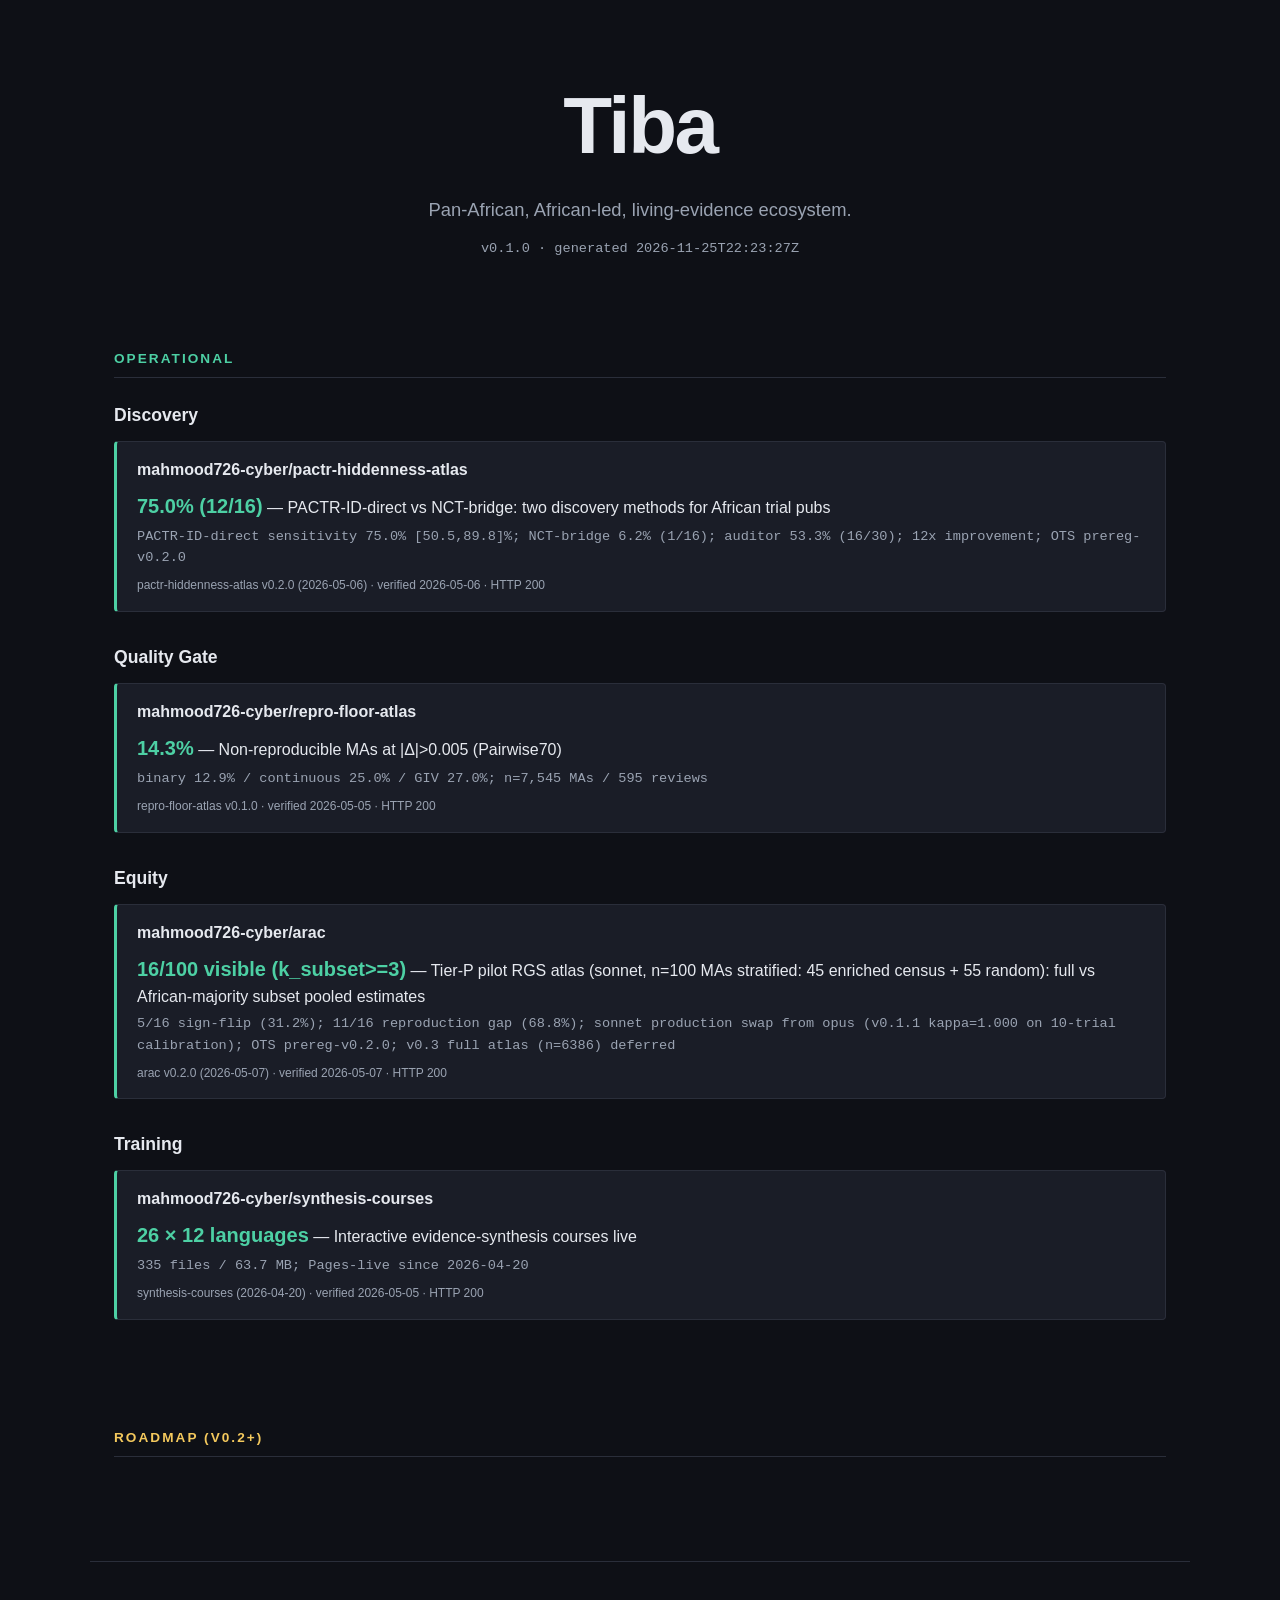
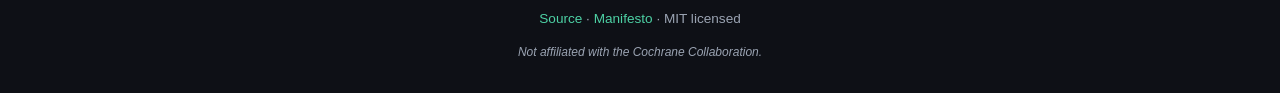
==== site/index.html @ 6f1895ad "ci: regenerate site/index.html [skip ci]" ====
<!DOCTYPE html>
<html lang="en">
<head>
  <meta charset="UTF-8" />
  <meta name="viewport" content="width=device-width, initial-scale=1.0" />
  <title>Tiba — Pan-African Living-Evidence Federation</title>
  <link rel="stylesheet" href="assets/tiba.css" />
  <meta property="og:title" content="Tiba — Pan-African Living-Evidence Federation" />
  <meta property="og:description" content="African-led, federated evidence-synthesis ecosystem. v0.1.0 framework declaration." />
</head>
<body>
  <header class="hero">
    <h1>Tiba</h1>
    <p class="tagline">Pan-African, African-led, living-evidence ecosystem.</p>
    <p class="version">v0.1.0 · generated 2026-11-25T22:23:27Z</p>
  </header>

  <section class="layers operational">
    <h2>Operational</h2>
    <div class="layer" data-layer="discovery">
      <h3>Discovery</h3>
      <article class="card">
        <h4><a href="https://mahmood726-cyber.github.io/pactr-hiddenness-atlas/">mahmood726-cyber/pactr-hiddenness-atlas</a></h4>
        <p class="metric"><strong>75.0% (12/16)</strong> — PACTR-ID-direct vs NCT-bridge: two discovery methods for African trial pubs</p>
<p class="qualifier">PACTR-ID-direct sensitivity 75.0% [50.5,89.8]%; NCT-bridge 6.2% (1/16); auditor 53.3% (16/30); 12x improvement; OTS prereg-v0.2.0</p>        <p class="source">pactr-hiddenness-atlas v0.2.0 (2026-05-06) · verified 2026-05-06 · HTTP 200</p>
      </article>
    </div>
    <div class="layer" data-layer="quality-gate">
      <h3>Quality Gate</h3>
      <article class="card">
        <h4><a href="https://mahmood726-cyber.github.io/repro-floor-atlas/">mahmood726-cyber/repro-floor-atlas</a></h4>
        <p class="metric"><strong>14.3%</strong> — Non-reproducible MAs at |Δ|>0.005 (Pairwise70)</p>
<p class="qualifier">binary 12.9% / continuous 25.0% / GIV 27.0%; n=7,545 MAs / 595 reviews</p>        <p class="source">repro-floor-atlas v0.1.0 · verified 2026-05-05 · HTTP 200</p>
      </article>
    </div>
    <div class="layer" data-layer="equity">
      <h3>Equity</h3>
      <article class="card">
        <h4><a href="https://mahmood726-cyber.github.io/arac/">mahmood726-cyber/arac</a></h4>
        <p class="metric"><strong>16/100 visible (k_subset>=3)</strong> — Tier-P pilot RGS atlas (sonnet, n=100 MAs stratified: 45 enriched census + 55 random): full vs African-majority subset pooled estimates</p>
<p class="qualifier">5/16 sign-flip (31.2%); 11/16 reproduction gap (68.8%); sonnet production swap from opus (v0.1.1 kappa=1.000 on 10-trial calibration); OTS prereg-v0.2.0; v0.3 full atlas (n=6386) deferred</p>        <p class="source">arac v0.2.0 (2026-05-07) · verified 2026-05-07 · HTTP 200</p>
      </article>
    </div>
    <div class="layer" data-layer="training">
      <h3>Training</h3>
      <article class="card">
        <h4><a href="https://mahmood726-cyber.github.io/synthesis-courses/">mahmood726-cyber/synthesis-courses</a></h4>
        <p class="metric"><strong>26 × 12 languages</strong> — Interactive evidence-synthesis courses live</p>
<p class="qualifier">335 files / 63.7 MB; Pages-live since 2026-04-20</p>        <p class="source">synthesis-courses (2026-04-20) · verified 2026-05-05 · HTTP 200</p>
      </article>
    </div>
  </section>

  <section class="layers roadmap">
    <h2>Roadmap (v0.2+)</h2>
  </section>

  <footer>
    <p>
      <a href="https://github.com/mahmood726-cyber/tiba">Source</a> ·
      <a href="https://github.com/mahmood726-cyber/tiba/blob/main/MANIFESTO.md">Manifesto</a> ·
      MIT licensed
    </p>
    <p class="trademark">Not affiliated with the Cochrane Collaboration.</p>
  </footer>
</body>
</html>
---- site/assets/tiba.css ----
﻿/* site/assets/tiba.css — Tiba index page (self-contained, no CDN deps) */

:root {
  --bg: #0e1016;
  --fg: #e6e9ef;
  --fg-dim: #9aa3b2;
  --accent: #4dd0a4;
  --roadmap: #f4c95d;
  --card: #1a1d27;
  --border: #2a2e3a;
  --max-w: 1100px;
  --font: -apple-system, BlinkMacSystemFont, "Segoe UI", Roboto, "Helvetica Neue",
    Arial, sans-serif;
}

* { box-sizing: border-box; }
html, body { margin: 0; padding: 0; }
body {
  background: var(--bg);
  color: var(--fg);
  font-family: var(--font);
  line-height: 1.55;
  font-size: 16px;
}

.hero {
  max-width: var(--max-w);
  margin: 0 auto;
  padding: 4rem 1.5rem 2rem;
  text-align: center;
}
.hero h1 {
  font-size: clamp(3rem, 7vw, 5rem);
  margin: 0 0 0.5rem;
  letter-spacing: -0.03em;
}
.hero .tagline {
  font-size: 1.15rem;
  color: var(--fg-dim);
  margin: 0 0 0.5rem;
}
.hero .version {
  font-size: 0.85rem;
  color: var(--fg-dim);
  font-family: ui-monospace, "SF Mono", Consolas, monospace;
}

.layers {
  max-width: var(--max-w);
  margin: 0 auto;
  padding: 2rem 1.5rem;
}
.layers h2 {
  font-size: 0.85rem;
  text-transform: uppercase;
  letter-spacing: 0.15em;
  color: var(--fg-dim);
  border-bottom: 1px solid var(--border);
  padding-bottom: 0.5rem;
  margin-bottom: 1.5rem;
}
.layers.operational h2 { color: var(--accent); }
.layers.roadmap h2 { color: var(--roadmap); }

.layer { margin-bottom: 2rem; }
.layer h3 {
  font-size: 1.1rem;
  margin: 0 0 0.75rem;
  color: var(--fg);
}

.card {
  background: var(--card);
  border: 1px solid var(--border);
  border-left: 3px solid var(--accent);
  padding: 1rem 1.25rem;
  margin-bottom: 0.5rem;
  border-radius: 4px;
}
.roadmap-card {
  border-left-style: dashed;
  border-left-color: var(--roadmap);
  opacity: 0.85;
}
.card h4 { margin: 0 0 0.5rem; font-size: 1rem; }
.card h4 a { color: var(--fg); text-decoration: none; }
.card h4 a:hover { color: var(--accent); text-decoration: underline; }
.card .metric {
  margin: 0.25rem 0;
  font-size: 1rem;
}
.card .metric strong { color: var(--accent); font-size: 1.25rem; }
.card .qualifier {
  margin: 0.25rem 0;
  font-size: 0.85rem;
  color: var(--fg-dim);
  font-family: ui-monospace, "SF Mono", Consolas, monospace;
}
.card .source {
  margin: 0.5rem 0 0;
  font-size: 0.75rem;
  color: var(--fg-dim);
}

footer {
  max-width: var(--max-w);
  margin: 3rem auto 2rem;
  padding: 2rem 1.5rem 0;
  border-top: 1px solid var(--border);
  text-align: center;
  font-size: 0.85rem;
  color: var(--fg-dim);
}
footer a { color: var(--accent); text-decoration: none; }
footer a:hover { text-decoration: underline; }
footer .trademark {
  margin-top: 0.5rem;
  font-size: 0.75rem;
  font-style: italic;
}

@media (max-width: 600px) {
  .hero { padding: 2rem 1rem 1rem; }
  .layers { padding: 1rem; }
}
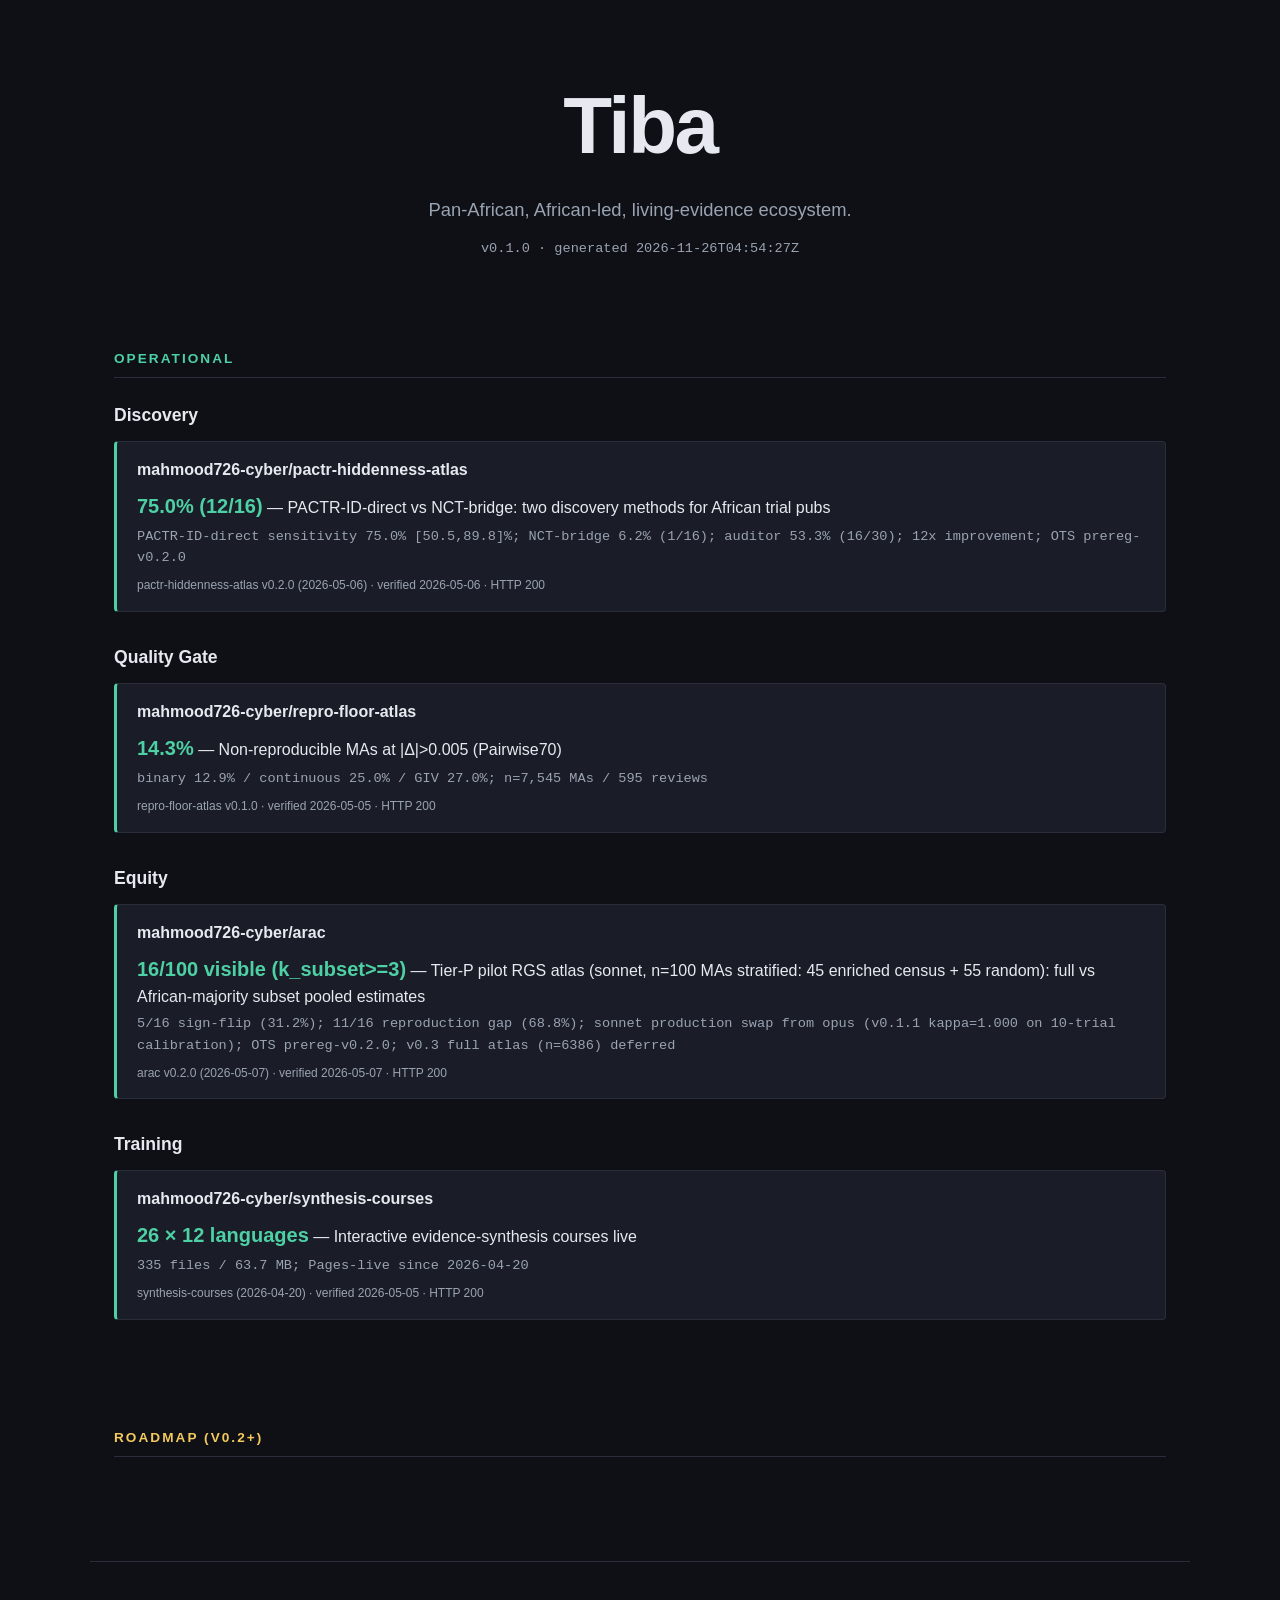
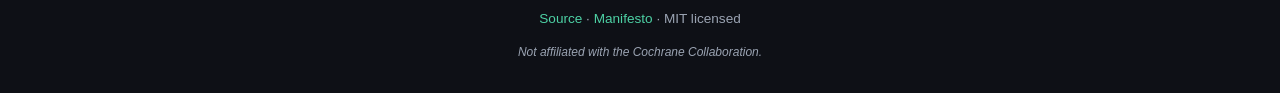
==== commit 44ea1567: "ci: regenerate site/index.html [skip ci]" ====
--- a/site/index.html
+++ b/site/index.html
@@ -12,7 +12,7 @@
   <header class="hero">
     <h1>Tiba</h1>
     <p class="tagline">Pan-African, African-led, living-evidence ecosystem.</p>
-    <p class="version">v0.1.0 · generated 2026-11-25T22:23:27Z</p>
+    <p class="version">v0.1.0 · generated 2026-11-26T04:54:27Z</p>
   </header>
 
   <section class="layers operational">
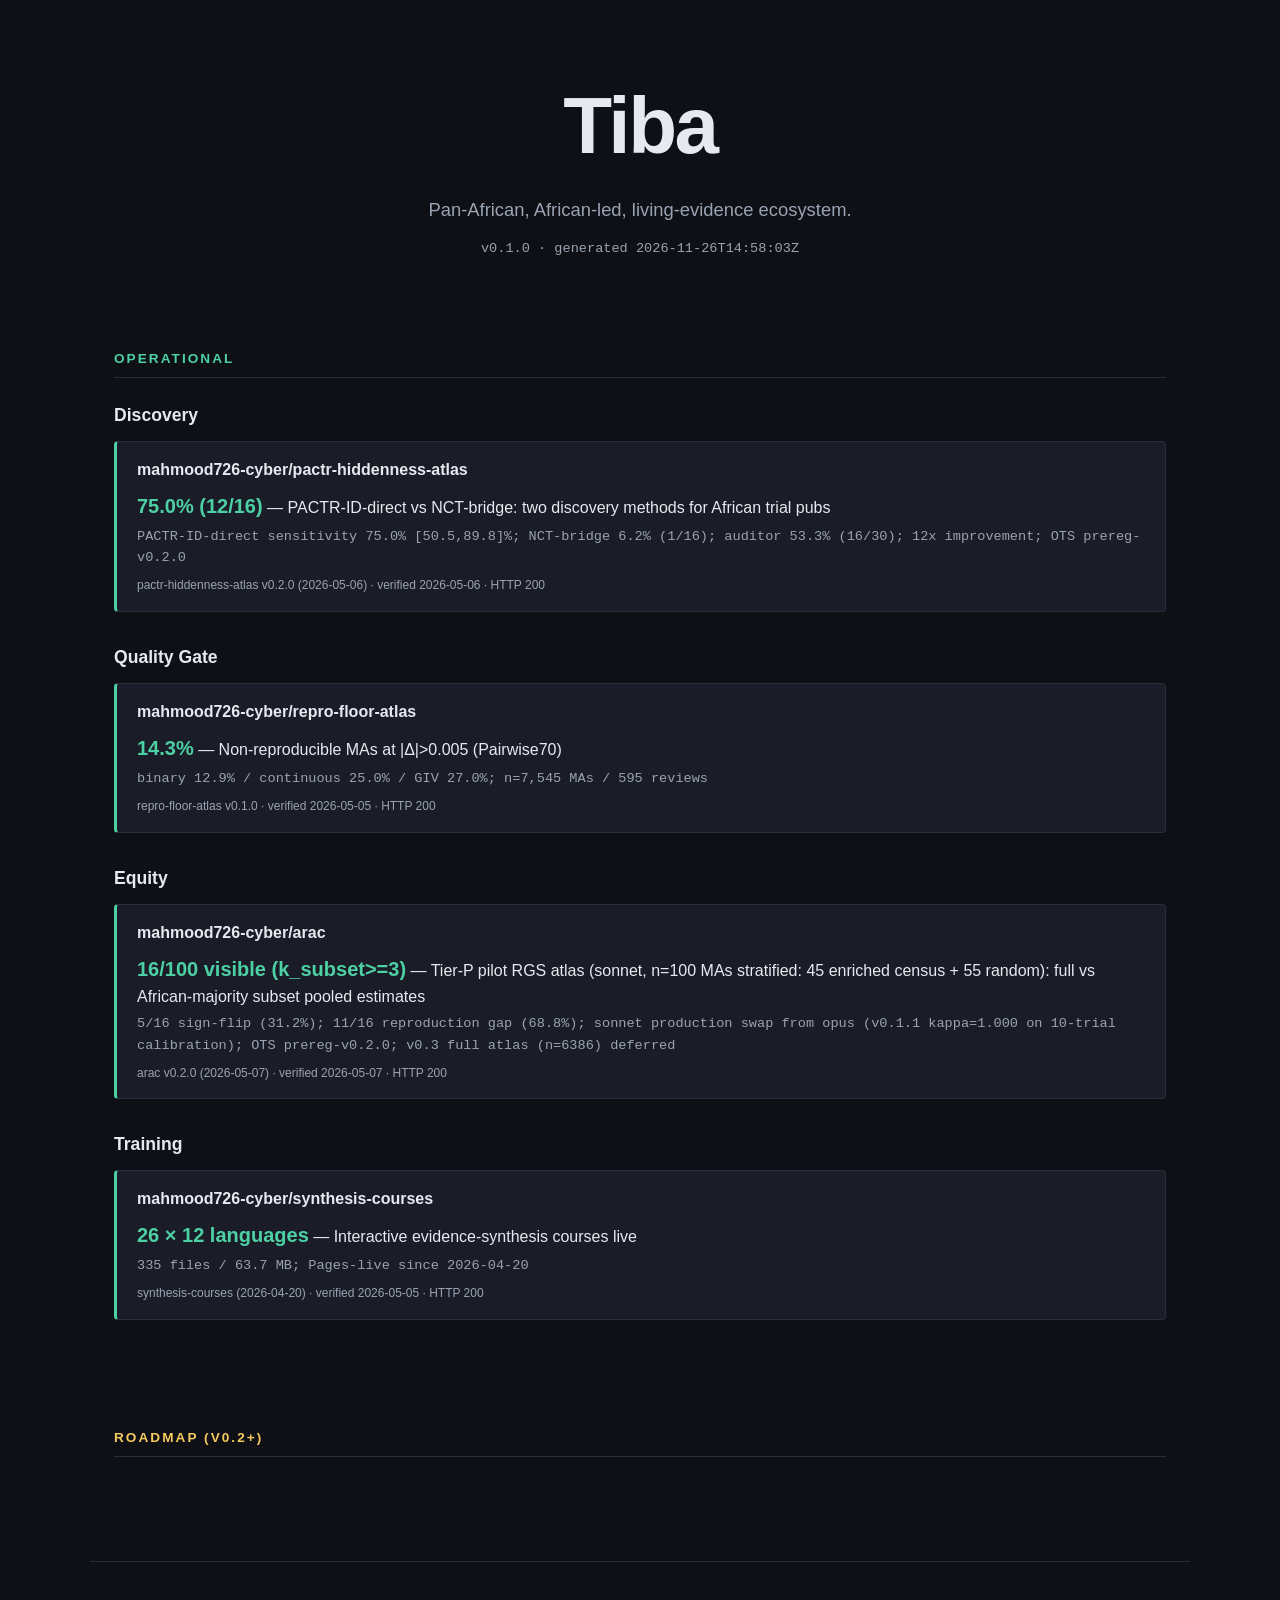
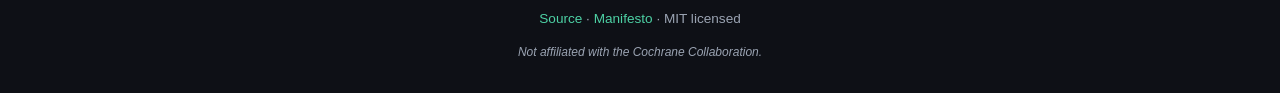
==== commit 932e879a: "ci: regenerate site/index.html [skip ci]" ====
--- a/site/index.html
+++ b/site/index.html
@@ -12,7 +12,7 @@
   <header class="hero">
     <h1>Tiba</h1>
     <p class="tagline">Pan-African, African-led, living-evidence ecosystem.</p>
-    <p class="version">v0.1.0 · generated 2026-11-26T04:54:27Z</p>
+    <p class="version">v0.1.0 · generated 2026-11-26T14:58:03Z</p>
   </header>
 
   <section class="layers operational">
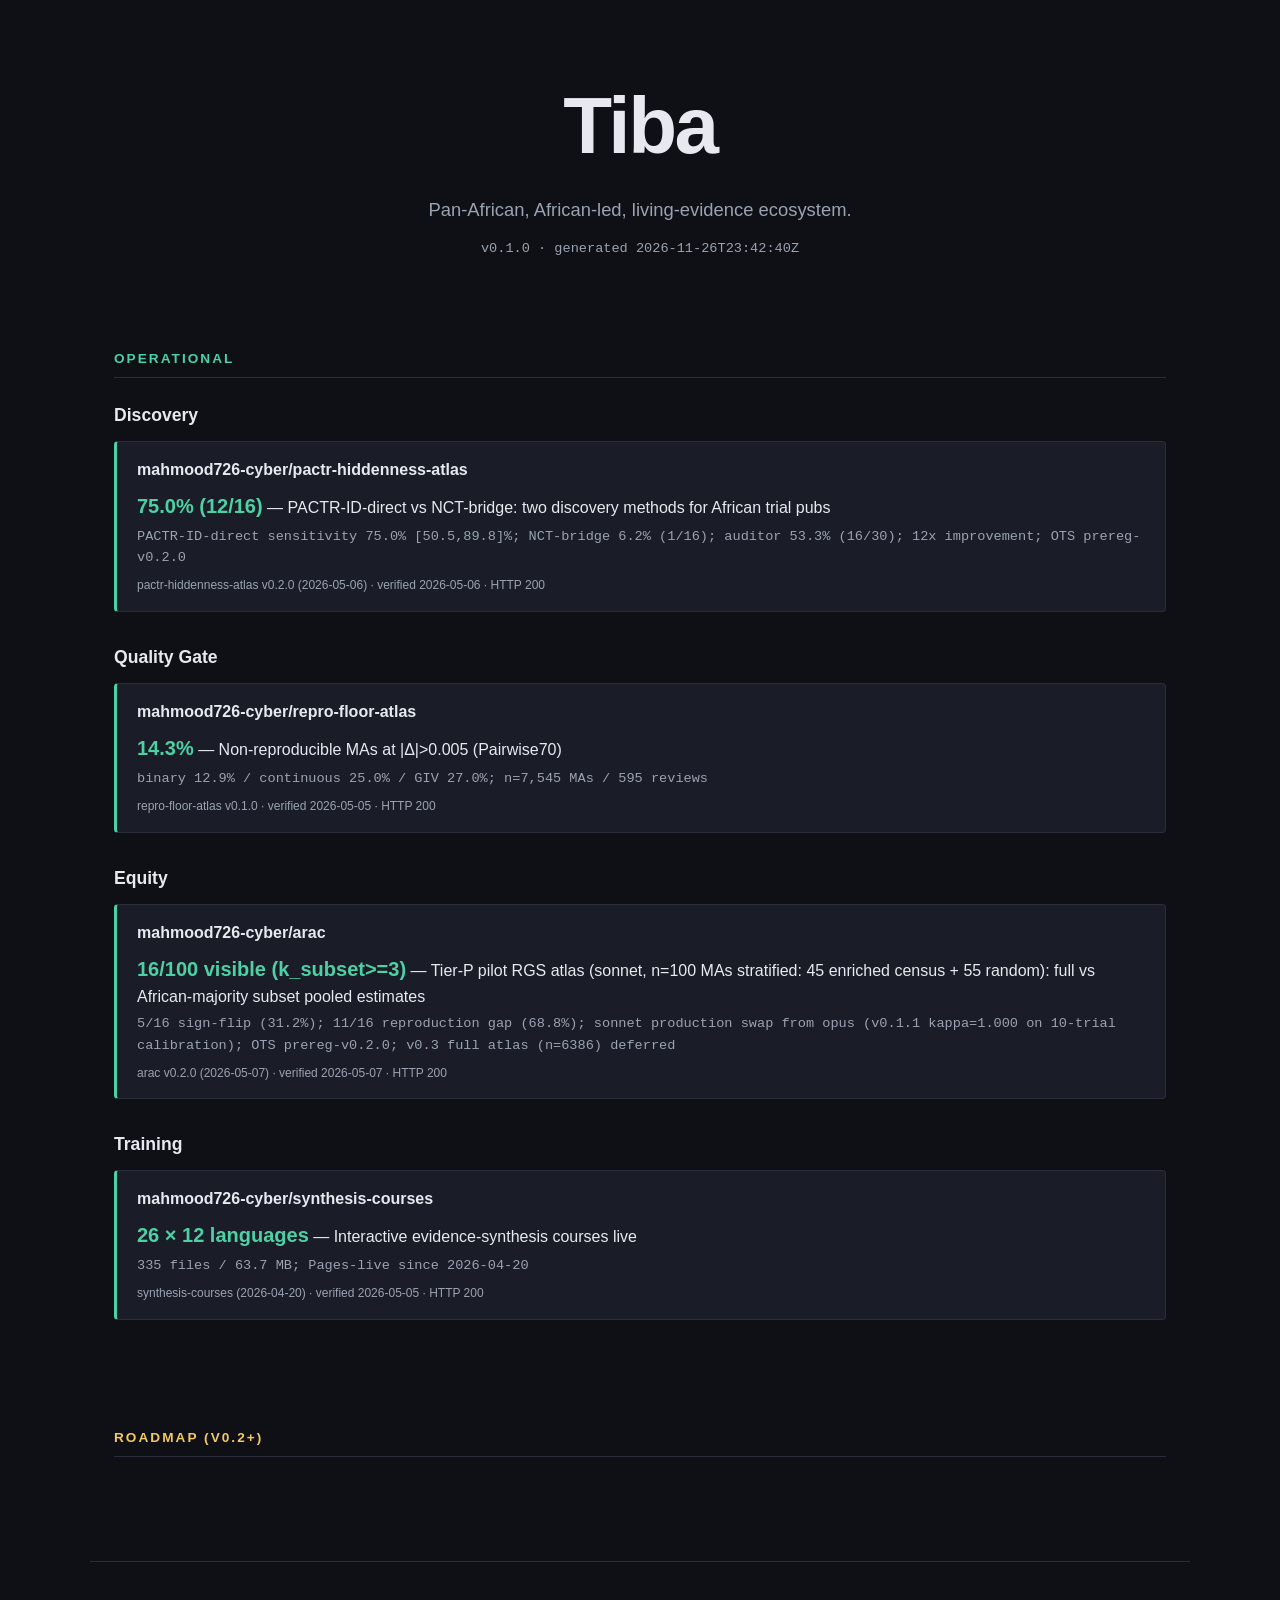
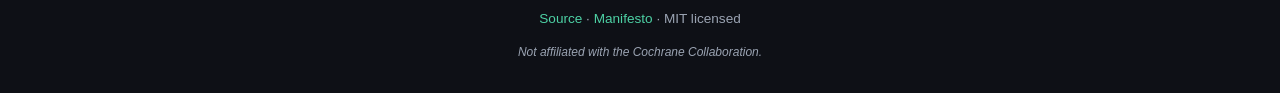
==== commit 8410ece3: "ci: regenerate site/index.html [skip ci]" ====
--- a/site/index.html
+++ b/site/index.html
@@ -12,7 +12,7 @@
   <header class="hero">
     <h1>Tiba</h1>
     <p class="tagline">Pan-African, African-led, living-evidence ecosystem.</p>
-    <p class="version">v0.1.0 · generated 2026-11-26T14:58:03Z</p>
+    <p class="version">v0.1.0 · generated 2026-11-26T23:42:40Z</p>
   </header>
 
   <section class="layers operational">
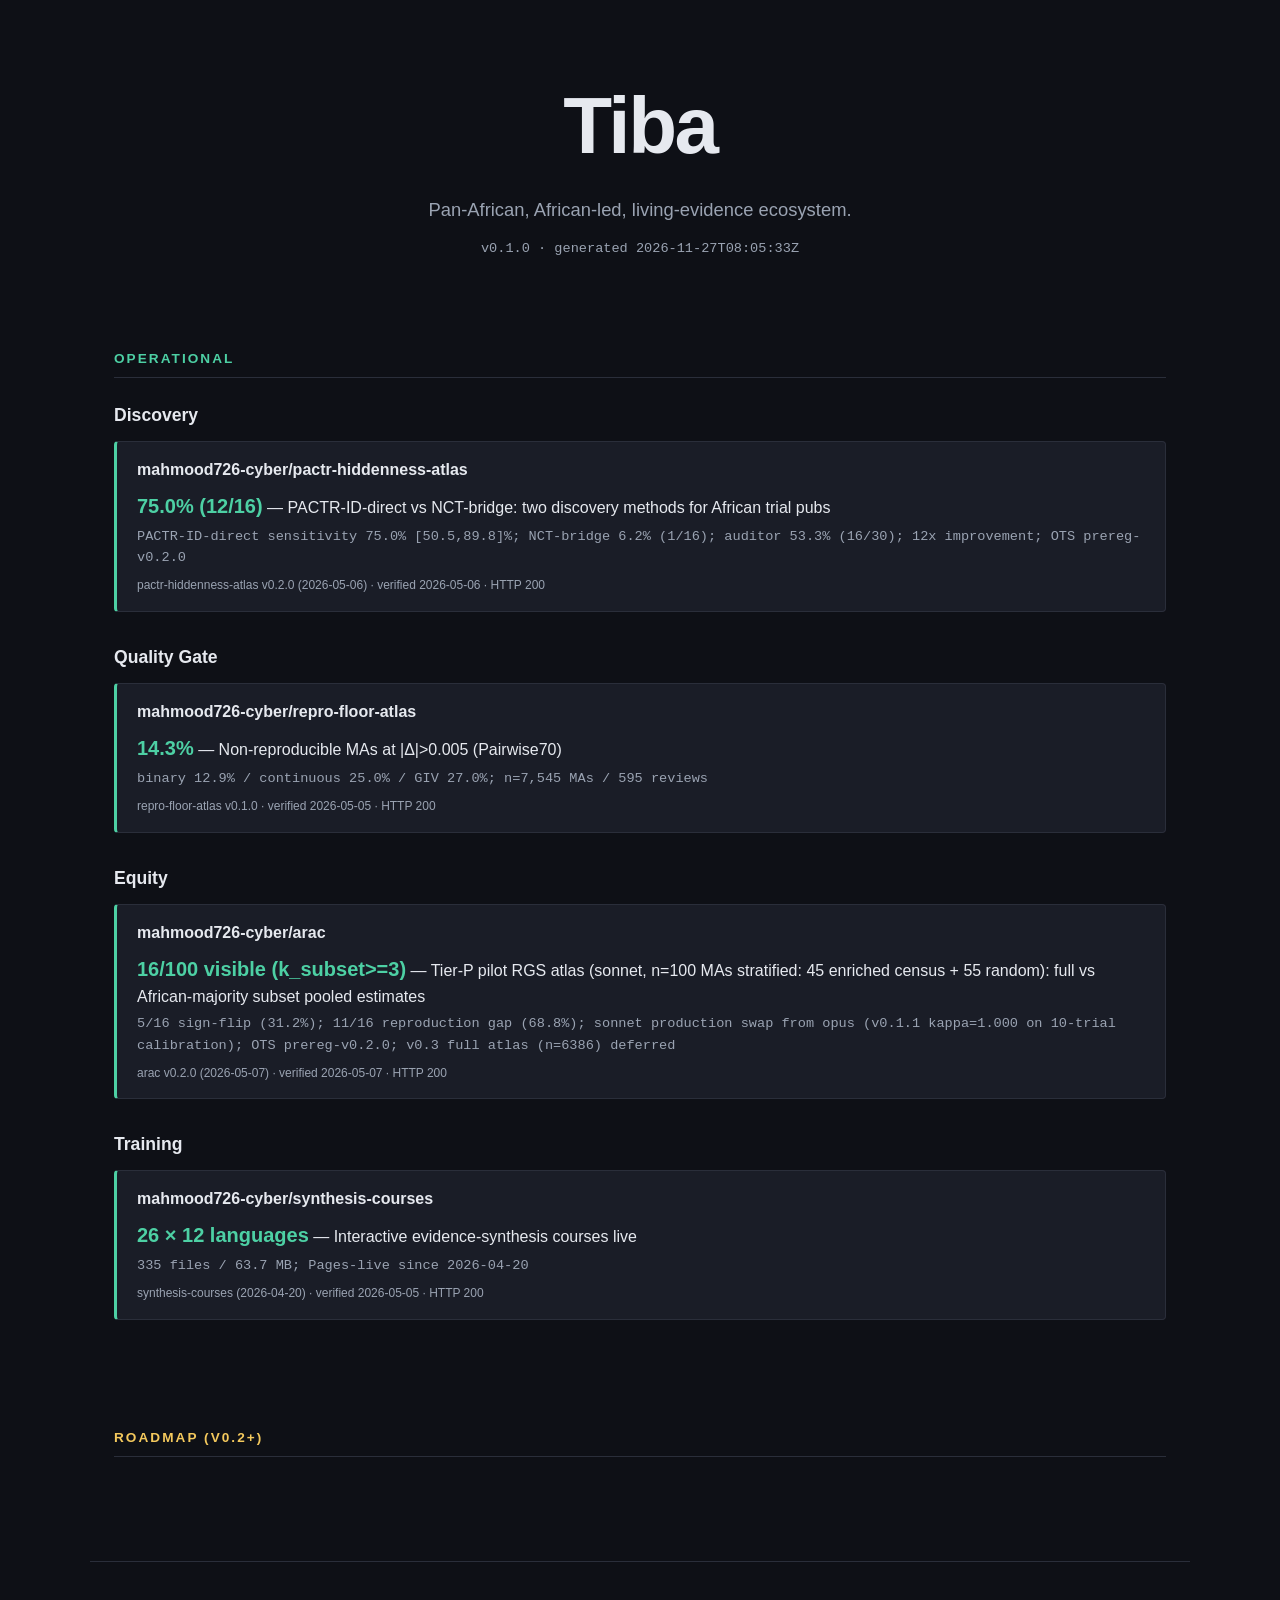
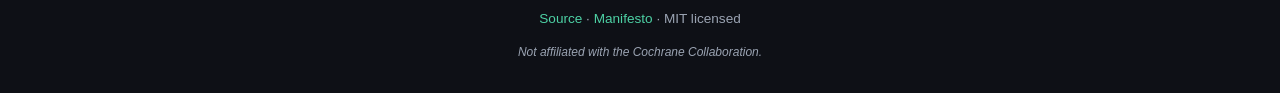
==== commit c9488491: "ci: regenerate site/index.html [skip ci]" ====
--- a/site/index.html
+++ b/site/index.html
@@ -12,7 +12,7 @@
   <header class="hero">
     <h1>Tiba</h1>
     <p class="tagline">Pan-African, African-led, living-evidence ecosystem.</p>
-    <p class="version">v0.1.0 · generated 2026-11-26T23:42:40Z</p>
+    <p class="version">v0.1.0 · generated 2026-11-27T08:05:33Z</p>
   </header>
 
   <section class="layers operational">
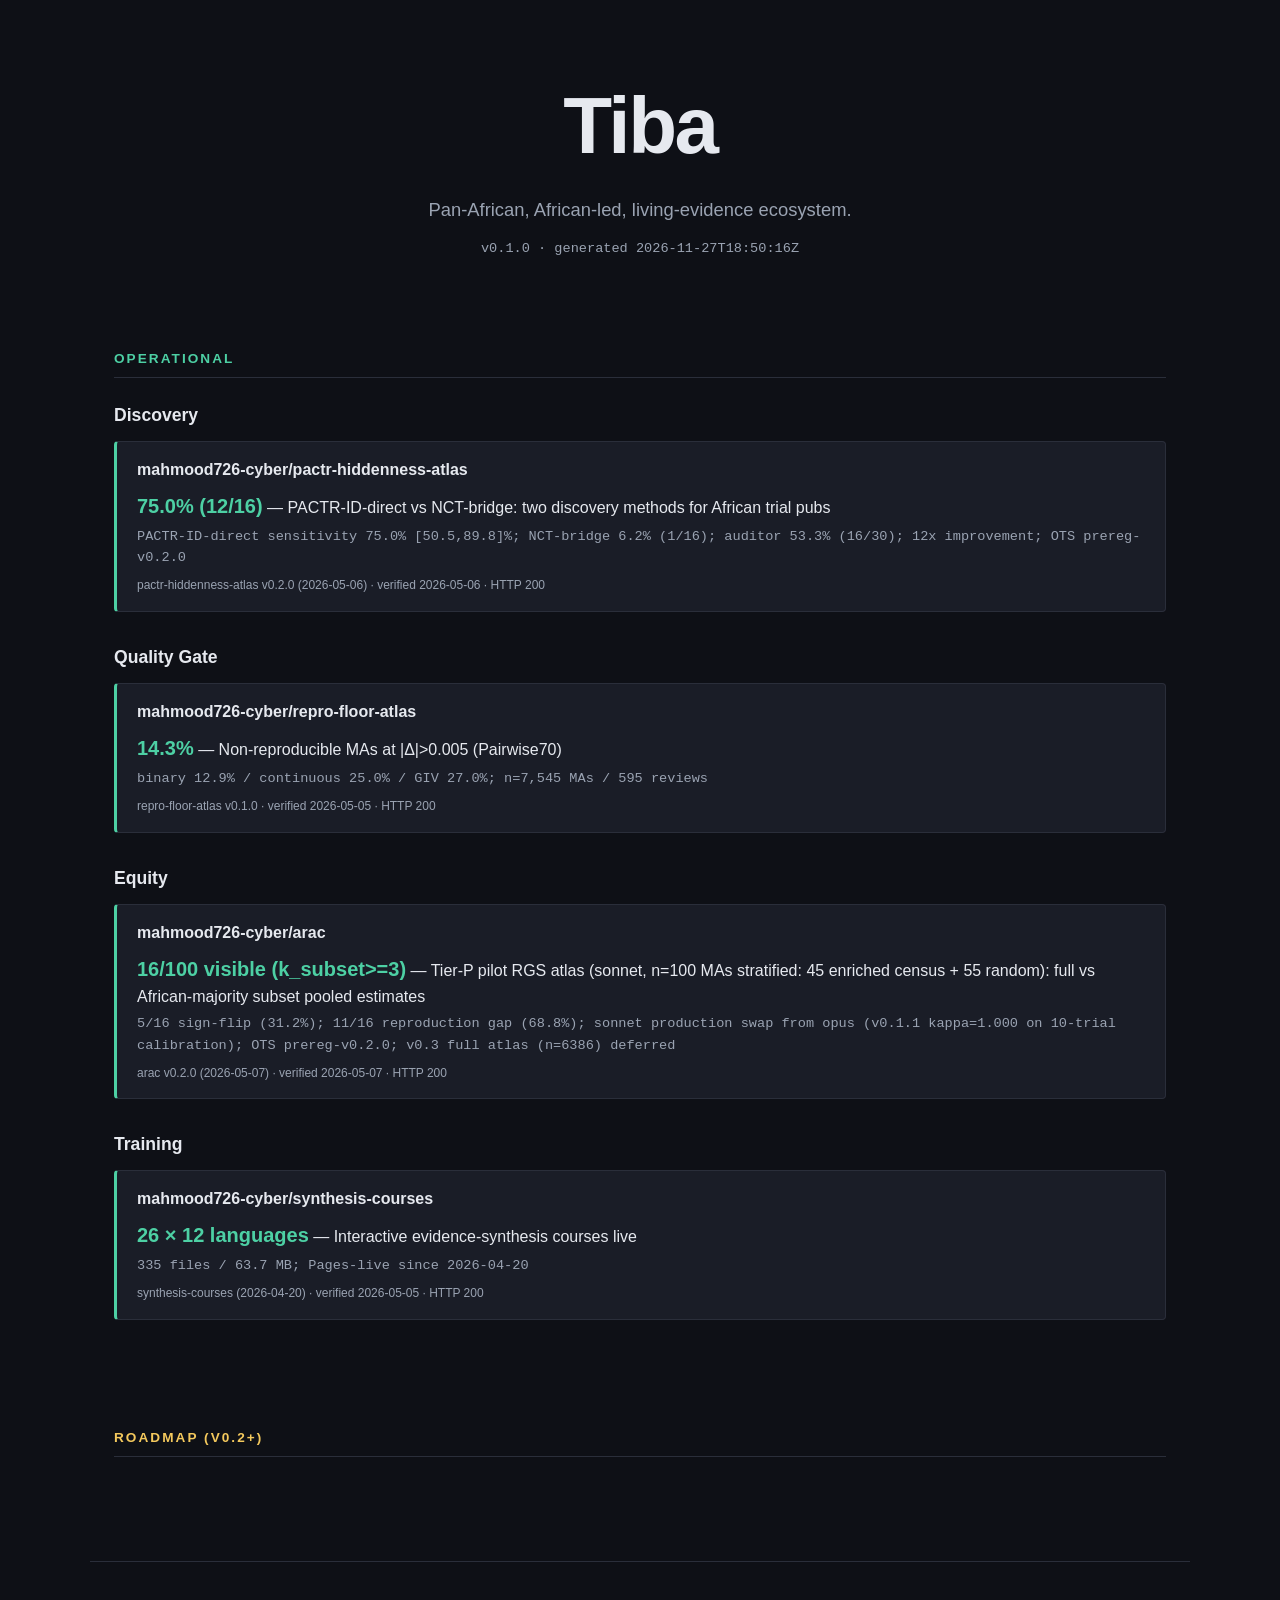
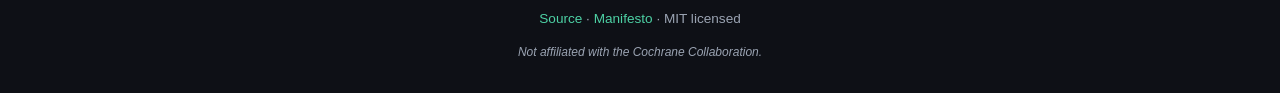
==== commit 2f9b8543: "ci: regenerate site/index.html [skip ci]" ====
--- a/site/index.html
+++ b/site/index.html
@@ -12,7 +12,7 @@
   <header class="hero">
     <h1>Tiba</h1>
     <p class="tagline">Pan-African, African-led, living-evidence ecosystem.</p>
-    <p class="version">v0.1.0 · generated 2026-11-27T08:05:33Z</p>
+    <p class="version">v0.1.0 · generated 2026-11-27T18:50:16Z</p>
   </header>
 
   <section class="layers operational">
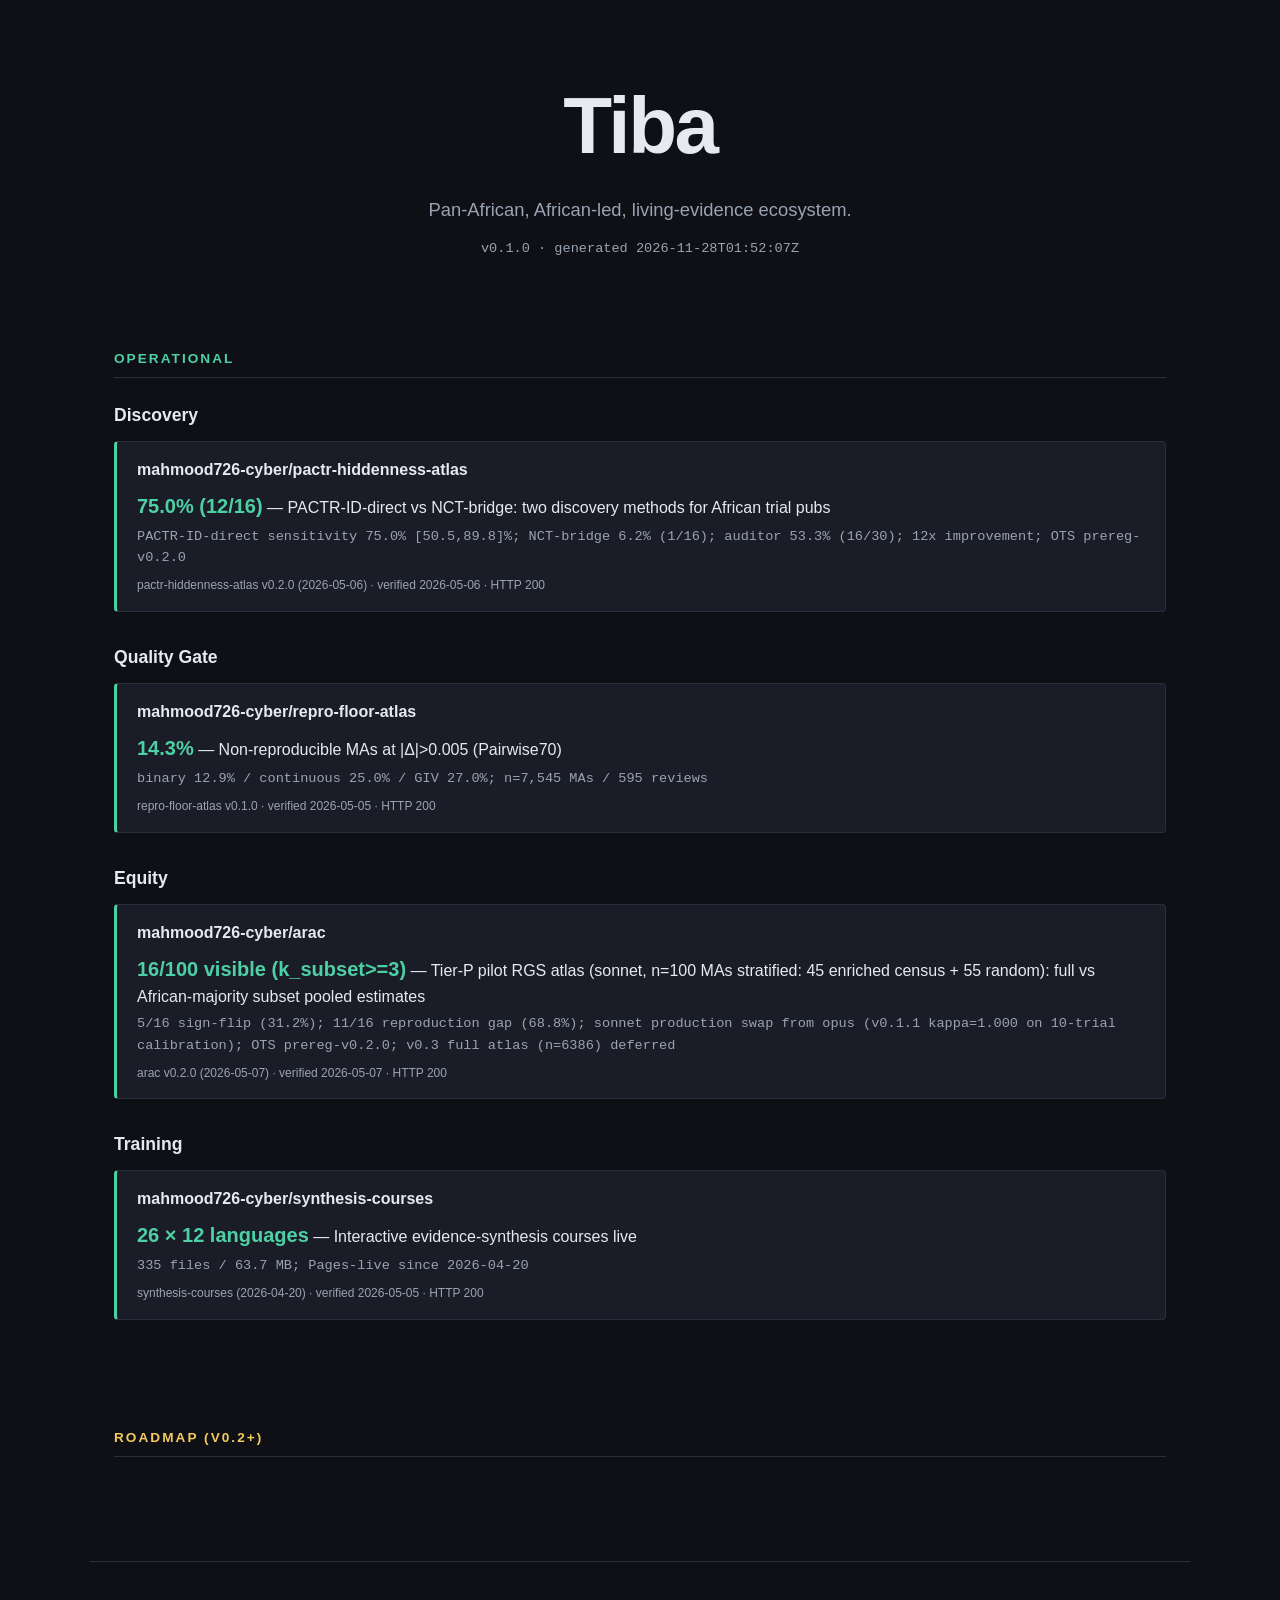
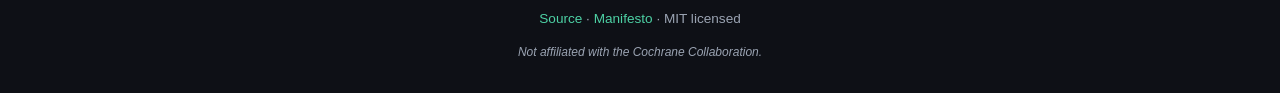
==== commit 79d101ad: "ci: regenerate site/index.html [skip ci]" ====
--- a/site/index.html
+++ b/site/index.html
@@ -12,7 +12,7 @@
   <header class="hero">
     <h1>Tiba</h1>
     <p class="tagline">Pan-African, African-led, living-evidence ecosystem.</p>
-    <p class="version">v0.1.0 · generated 2026-11-27T18:50:16Z</p>
+    <p class="version">v0.1.0 · generated 2026-11-28T01:52:07Z</p>
   </header>
 
   <section class="layers operational">
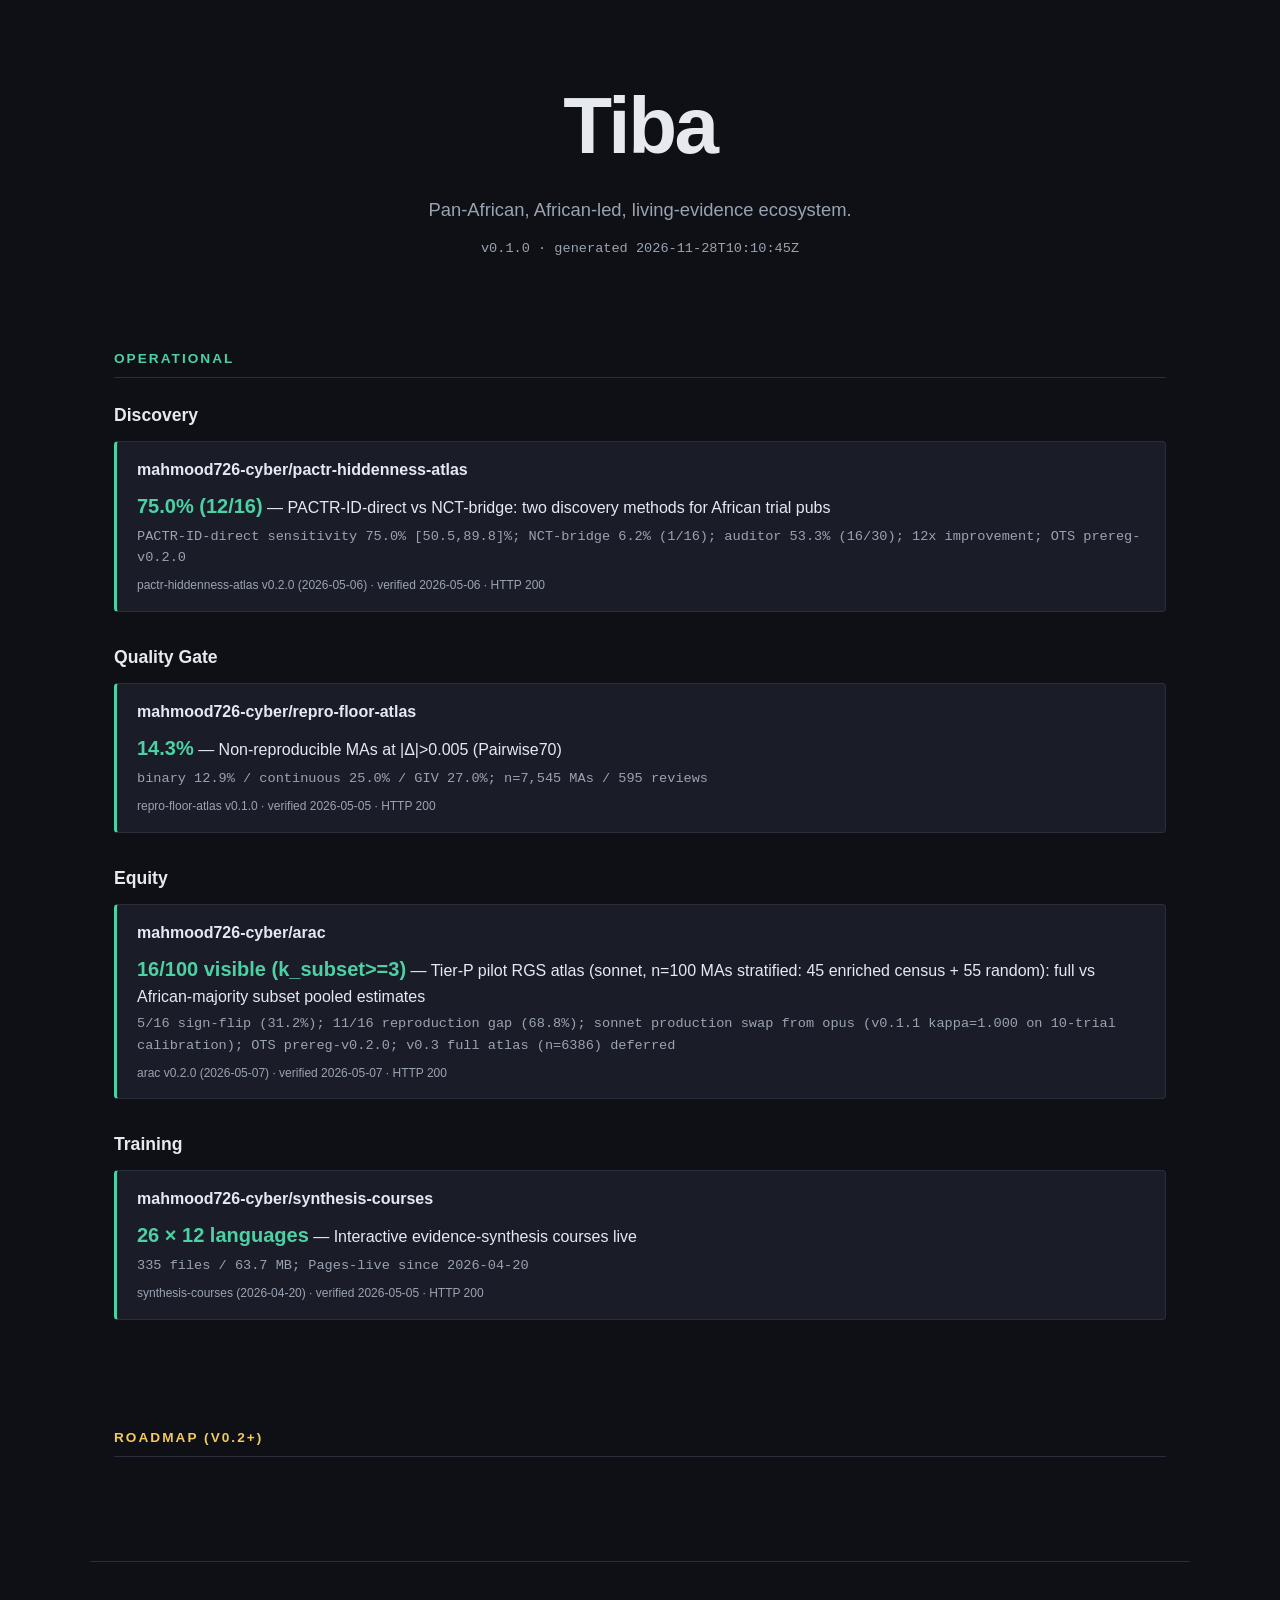
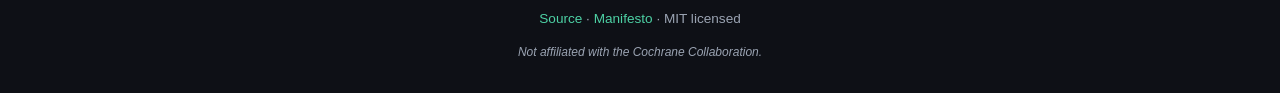
==== commit 14b637d0: "ci: regenerate site/index.html [skip ci]" ====
--- a/site/index.html
+++ b/site/index.html
@@ -12,7 +12,7 @@
   <header class="hero">
     <h1>Tiba</h1>
     <p class="tagline">Pan-African, African-led, living-evidence ecosystem.</p>
-    <p class="version">v0.1.0 · generated 2026-11-28T01:52:07Z</p>
+    <p class="version">v0.1.0 · generated 2026-11-28T10:10:45Z</p>
   </header>
 
   <section class="layers operational">
